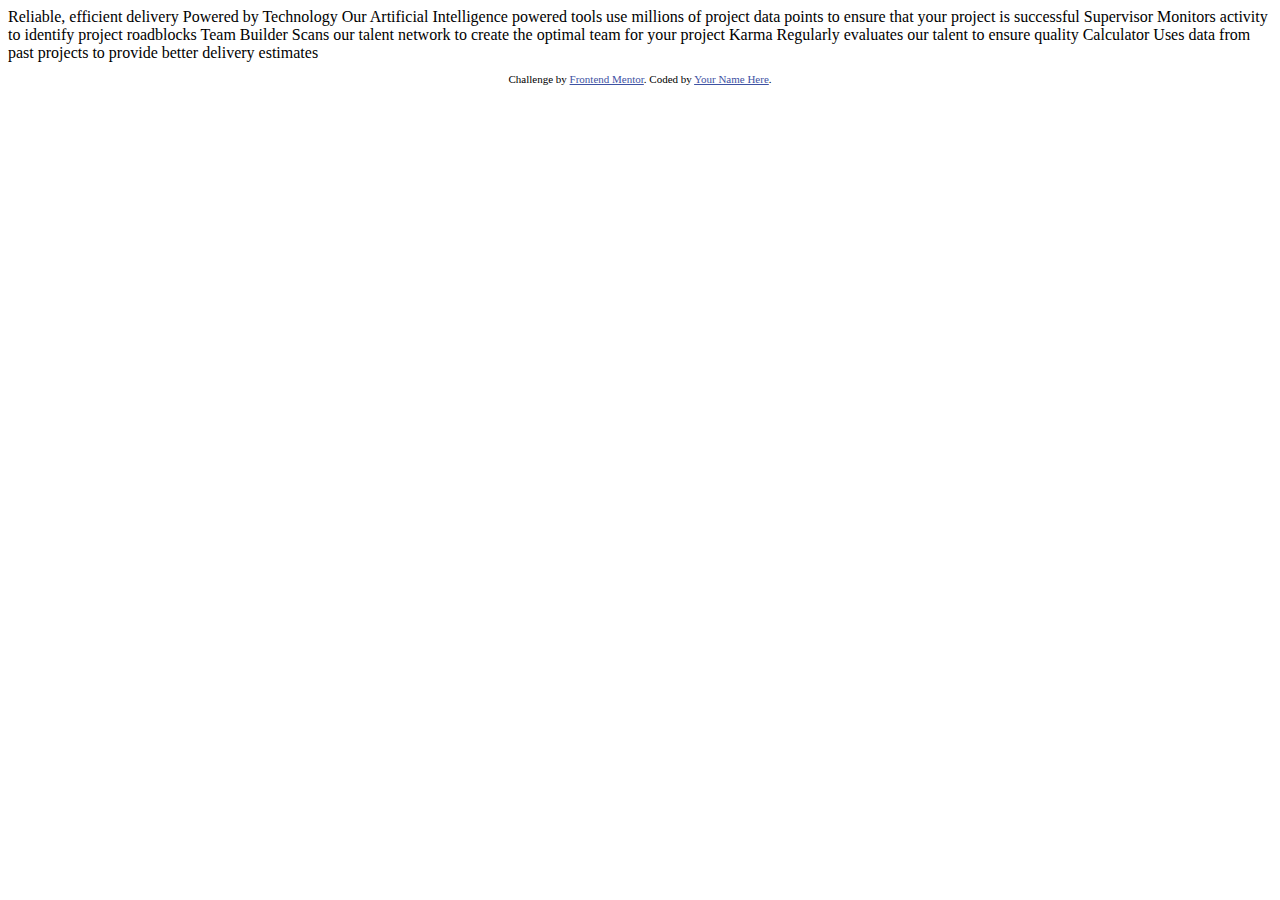
==== four-card-feature-section-master/index.html @ c01a4a4b "premier commit" ====
<!DOCTYPE html>
<html lang="en">
<head>
  <meta charset="UTF-8">
  <meta name="viewport" content="width=device-width, initial-scale=1.0"> <!-- displays site properly based on user's device -->

  <link rel="icon" type="image/png" sizes="32x32" href="./images/favicon-32x32.png">
  
  <title>Frontend Mentor | Four card feature section</title>

  <!-- Feel free to remove these styles or customise in your own stylesheet 👍 -->
  <style>
    .attribution { font-size: 11px; text-align: center; }
    .attribution a { color: hsl(228, 45%, 44%); }
  </style>
</head>
<body>
  
  Reliable, efficient delivery
  Powered by Technology

  Our Artificial Intelligence powered tools use millions of project data points 
  to ensure that your project is successful

  Supervisor
  Monitors activity to identify project roadblocks

  Team Builder
  Scans our talent network to create the optimal team for your project

  Karma
  Regularly evaluates our talent to ensure quality

  Calculator
  Uses data from past projects to provide better delivery estimates

  
  <footer>
    <p class="attribution">
      Challenge by <a href="https://www.frontendmentor.io?ref=challenge" target="_blank">Frontend Mentor</a>. 
      Coded by <a href="#">Your Name Here</a>.
    </p>
  </footer>
</body>
</html>
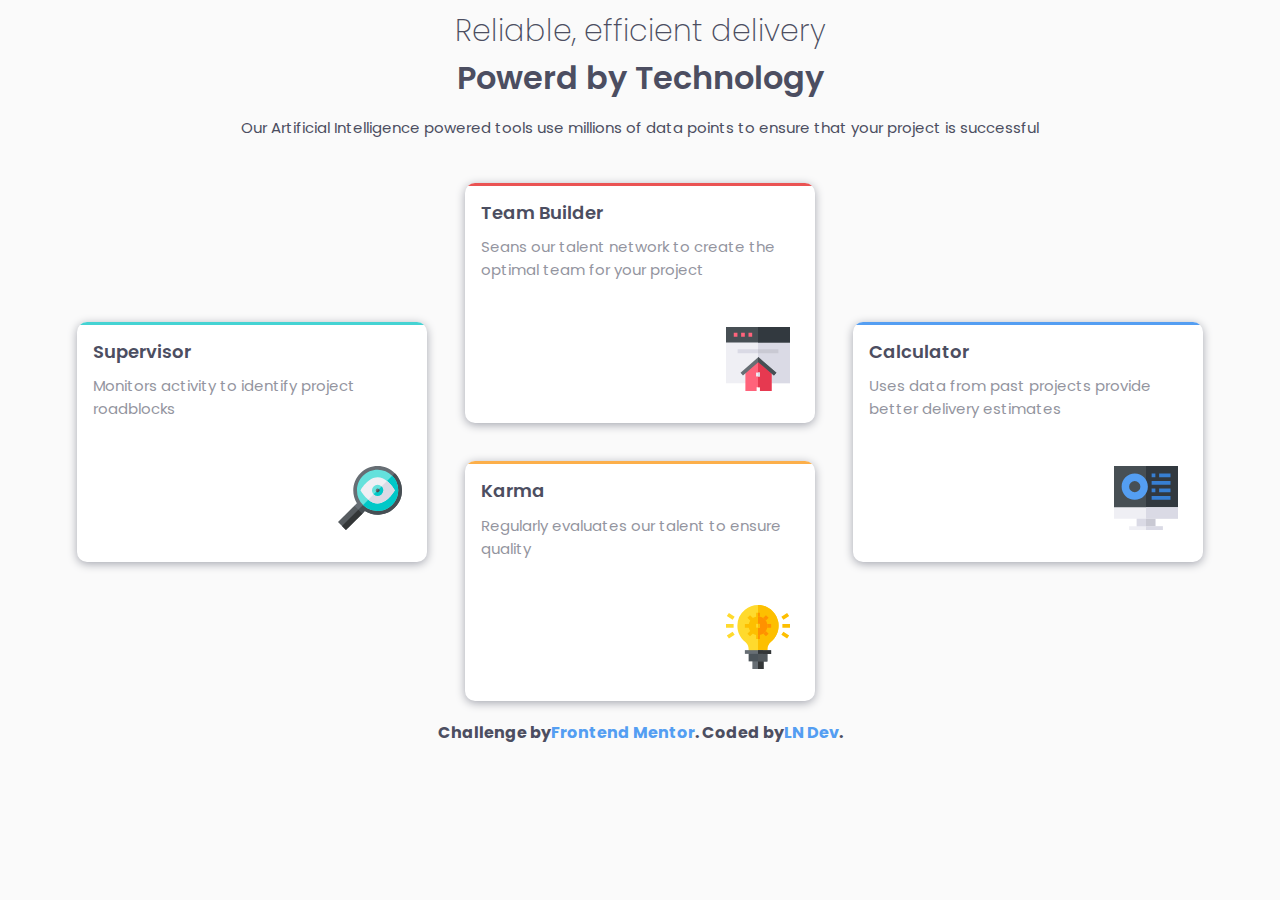
==== commit 3fcd7d56: "fin du premier defis" ====
--- a/four-card-feature-section-master/index.html
+++ b/four-card-feature-section-master/index.html
@@ -8,37 +8,55 @@
   
   <title>Frontend Mentor | Four card feature section</title>
 
-  <!-- Feel free to remove these styles or customise in your own stylesheet 👍 -->
-  <style>
-    .attribution { font-size: 11px; text-align: center; }
-    .attribution a { color: hsl(228, 45%, 44%); }
-  </style>
+  <link rel="stylesheet" href="style.css">
+
 </head>
 <body>
-  
-  Reliable, efficient delivery
-  Powered by Technology
 
-  Our Artificial Intelligence powered tools use millions of project data points 
-  to ensure that your project is successful
+  <div class="container">
+    <div class="container-title">
+      <h2>Reliable, efficient delivery</h2>
+      <h1>Powerd by Technology</h1>
+      <h3>Our Artificial Intelligence powered tools use millions of data points to ensure that your project is successful</h3>
+    </div>
+    <div class="container-cards">
+      <div class="container-card cyan">
+        <p class="container-card-title">Supervisor</p>
+        <p class="container-card-subtitle">Monitors activity to identify project roadblocks</p>
+        <div class="container-card-svg">
+          <img src="images/icon-supervisor.svg" alt="supervisor">
+        </div>
+      </div>
+      <div class="container-middle">
+        <div class="container-card red">
+          <p class="container-card-title">Team Builder</p>
+          <p class="container-card-subtitle">Seans our talent network to create the optimal team for your project</p>
+          <div class="container-card-svg">
+            <img src="images/icon-team-builder.svg" alt="team-builder">
+          </div>
+        </div>
+        <div class="container-card orange">
+          <p class="container-card-title">Karma</p>
+          <p class="container-card-subtitle">Regularly evaluates our talent to ensure quality</p>
+          <div class="container-card-svg">
+            <img src="images/icon-karma.svg" alt="karma">
+          </div>
+        </div>
+      </div>
+      <div class="container-card blue">
+        <p class="container-card-title">Calculator</p>
+        <p class="container-card-subtitle">Uses data from past projects provide better delivery estimates</p>
+        <div class="container-card-svg">
+          <img src="images/icon-calculator.svg" alt="calculator">
+        </div>
+      </div>
+    </div>
+  </div>
 
-  Supervisor
-  Monitors activity to identify project roadblocks
-
-  Team Builder
-  Scans our talent network to create the optimal team for your project
-
-  Karma
-  Regularly evaluates our talent to ensure quality
-
-  Calculator
-  Uses data from past projects to provide better delivery estimates
-
-  
   <footer>
     <p class="attribution">
-      Challenge by <a href="https://www.frontendmentor.io?ref=challenge" target="_blank">Frontend Mentor</a>. 
-      Coded by <a href="#">Your Name Here</a>.
+      Challenge by <a href="https://www.frontendmentor.io/challenges/four-card-feature-section-weK1eFYK/hub/four-card-feature-section-MtMiZqiR2" target="_blank"> Frontend Mentor </a>. 
+      Coded by <a href="https://lndev.me"> LN Dev </a>.
     </p>
   </footer>
 </body>
--- a/four-card-feature-section-master/style.css
+++ b/four-card-feature-section-master/style.css
@@ -0,0 +1,232 @@
+@import url("https://fonts.googleapis.com/css2?family=Poppins:wght@200;400;600&display=swap");
+*, ::before, ::after {
+  -webkit-box-sizing: border-box;
+          box-sizing: border-box;
+  font-family: 'Poppins', san-serif;
+  color: #4c4e61;
+  font-weight: 300;
+  margin: 0;
+  padding: 0;
+  scroll-behavior: smooth;
+}
+
+a {
+  text-decoration: none;
+  color: inherit;
+}
+
+li {
+  list-style: none;
+}
+
+img {
+  max-width: 100%;
+  height: auto;
+}
+
+body {
+  background: #fafafa;
+  min-height: 100vh;
+}
+
+.container {
+  display: -webkit-box;
+  display: -ms-flexbox;
+  display: flex;
+  -webkit-box-pack: center;
+      -ms-flex-pack: center;
+          justify-content: center;
+  -webkit-box-align: center;
+      -ms-flex-align: center;
+          align-items: center;
+  -webkit-box-orient: vertical;
+  -webkit-box-direction: normal;
+      -ms-flex-direction: column;
+          flex-direction: column;
+}
+
+.container-title {
+  display: -webkit-box;
+  display: -ms-flexbox;
+  display: flex;
+  -webkit-box-pack: center;
+      -ms-flex-pack: center;
+          justify-content: center;
+  -webkit-box-align: center;
+      -ms-flex-align: center;
+          align-items: center;
+  -webkit-box-orient: vertical;
+  -webkit-box-direction: normal;
+      -ms-flex-direction: column;
+          flex-direction: column;
+  width: 30%;
+  margin-bottom: 1.5rem;
+  margin-top: 0.5rem;
+}
+
+.container-title h2 {
+  font-weight: 200;
+  text-align: center;
+  font-size: 30px;
+}
+
+.container-title h1 {
+  font-weight: 600;
+  text-align: center;
+  padding-bottom: 0.9rem;
+}
+
+.container-title h3 {
+  font-weight: 400;
+  font-size: 15px;
+  text-align: center;
+}
+
+.container-cards {
+  display: -webkit-box;
+  display: -ms-flexbox;
+  display: flex;
+  -webkit-box-pack: center;
+      -ms-flex-pack: center;
+          justify-content: center;
+  -webkit-box-align: center;
+      -ms-flex-align: center;
+          align-items: center;
+  -ms-flex-wrap: wrap;
+      flex-wrap: wrap;
+}
+
+.container-middle {
+  display: -webkit-box;
+  display: -ms-flexbox;
+  display: flex;
+  -webkit-box-pack: center;
+      -ms-flex-pack: center;
+          justify-content: center;
+  -webkit-box-align: center;
+      -ms-flex-align: center;
+          align-items: center;
+  -webkit-box-orient: vertical;
+  -webkit-box-direction: normal;
+      -ms-flex-direction: column;
+          flex-direction: column;
+}
+
+.container-card {
+  position: relative;
+  background: #fff;
+  -webkit-box-shadow: 0 2px 10px #a3a5ae;
+          box-shadow: 0 2px 10px #a3a5ae;
+  border-radius: 10px;
+  margin: 1.2rem;
+  width: 350px;
+  height: 240px;
+  overflow: hidden;
+  display: -webkit-box;
+  display: -ms-flexbox;
+  display: flex;
+  -webkit-box-orient: vertical;
+  -webkit-box-direction: normal;
+      -ms-flex-direction: column;
+          flex-direction: column;
+  -webkit-box-align: left;
+      -ms-flex-align: left;
+          align-items: left;
+}
+
+.container-card-title {
+  font-weight: 600;
+  font-size: 18px;
+  margin: 1rem 0 0.8rem 1rem;
+}
+
+.container-card-subtitle {
+  font-weight: 400;
+  font-size: 15px;
+  margin: -0.2rem 0 0.8rem 1rem;
+  opacity: 0.6;
+}
+
+.container-card-svg {
+  position: absolute;
+  bottom: 25px;
+  right: 25px;
+}
+
+.cyan::before {
+  position: absolute;
+  content: '';
+  width: 100%;
+  height: 3px;
+  background: #45d3d3;
+}
+
+.red::before {
+  position: absolute;
+  content: '';
+  width: 100%;
+  height: 3px;
+  background: #ea5353;
+}
+
+.orange::before {
+  position: absolute;
+  content: '';
+  width: 100%;
+  height: 3px;
+  background: #fcaf4a;
+}
+
+.blue::before {
+  position: absolute;
+  content: '';
+  width: 100%;
+  height: 3px;
+  background: #549ef2;
+}
+
+.attribution {
+  width: 100%;
+  display: -webkit-box;
+  display: -ms-flexbox;
+  display: flex;
+  -webkit-box-pack: center;
+      -ms-flex-pack: center;
+          justify-content: center;
+  -webkit-box-align: center;
+      -ms-flex-align: center;
+          align-items: center;
+  text-align: center;
+  font-weight: bold;
+}
+
+.attribution a {
+  color: #549ef2;
+  font-weight: bold;
+}
+
+@media screen and (max-width: 1440px) {
+  .container-title {
+    width: 80%;
+  }
+}
+
+@media screen and (max-width: 400px) {
+  .container-title {
+    width: 80%;
+  }
+  .container-title h1 {
+    font-size: 1.5rem;
+  }
+  .container-title h2 {
+    font-size: 1.4rem;
+  }
+  .container-title h3 {
+    font-size: 1rem;
+    opacity: 0.6;
+  }
+  .container-card {
+    width: 80%;
+  }
+}
+/*# sourceMappingURL=style.css.map */